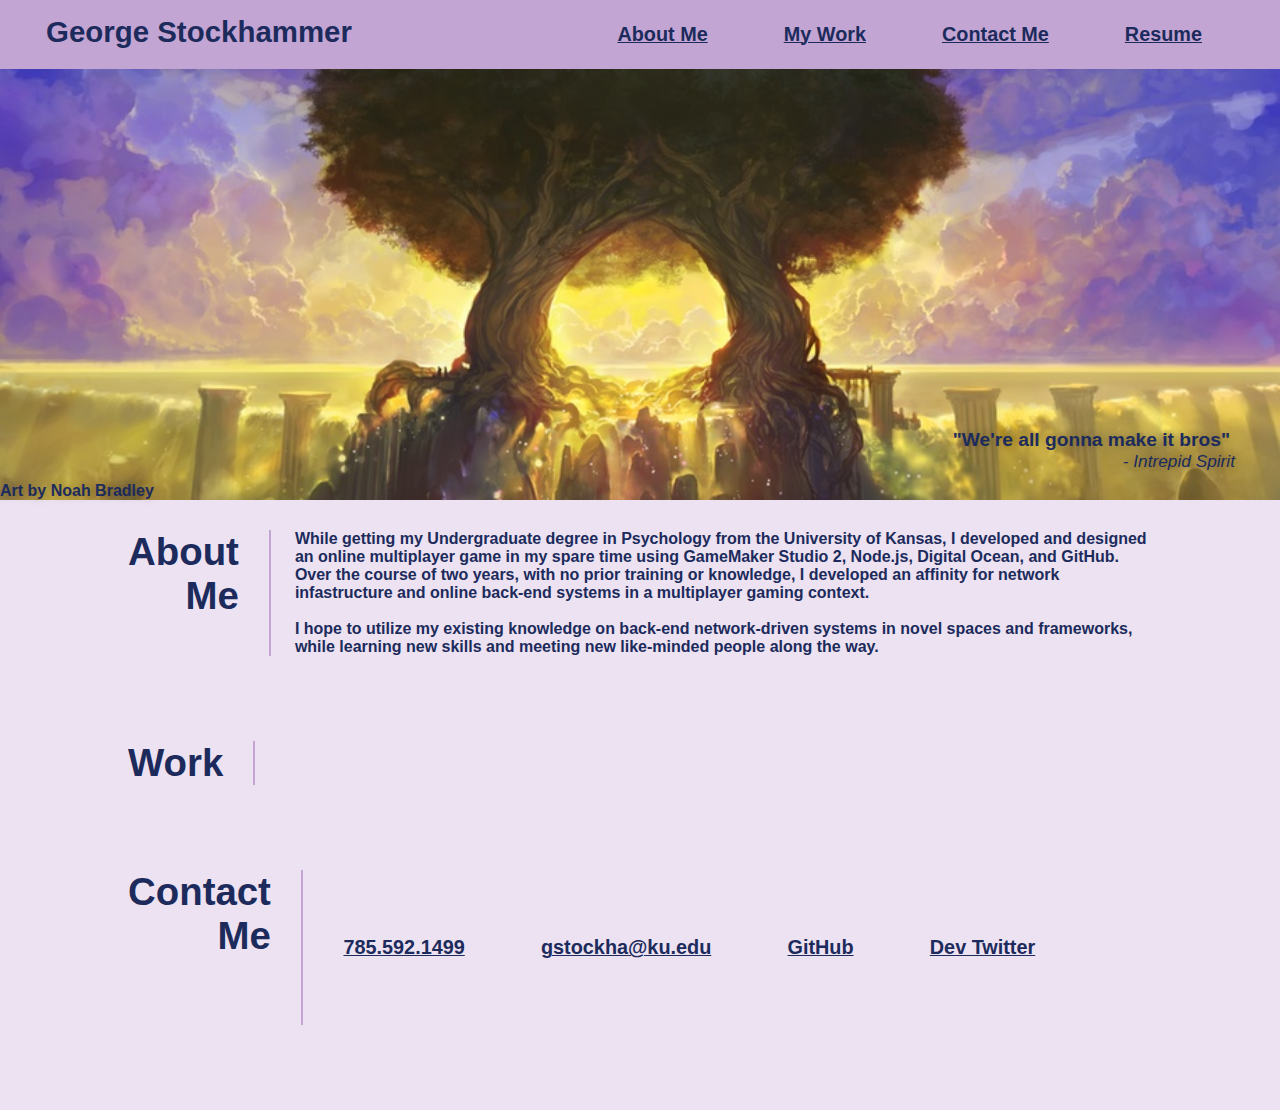
==== index.html @ 0f2625ea "keep on workin on it" ====
<!DOCTYPE html>
<html lang="en">
    <head>
        <meta charset="UTF-8" />
        <link rel="stylesheet" href="./style.css">
        <meta name="viewport" content="width=device-width, initial-scale=1.0" />
        <title>George Stockhammer</title>
    </head>
    <body>
        <!--navigation-->
        <header>
            <h1><a href="/">George Stockhammer</a></h1> <!--header title-->
            <nav>
                <ul>
                    <li><a href="#about-me">About Me</a></li>
                    <li><a href="#my-work">My Work</a></li>
                    <li><a href="#contact-me">Contact Me</a></li>
                    <li><a href="#resume">Resume</a></li>
                </ul>
            </nav>
        </header>
        <!--hero-->
        <section class="hero">
            <h3>"We're all gonna make it bros"</h3>
            <p>- Intrepid Spirit</p>
            <span>Art by Noah Bradley</span>
        </section>
        <!--about me-->
        <section id="about-me" class="info-section">
            <h2 class="vertline">About Me</h2>
            <p>
                While getting my Undergraduate degree in Psychology from the University of Kansas, I developed and designed an online multiplayer game in my spare time
                using GameMaker Studio 2, Node.js, Digital Ocean, and GitHub. Over the course of two years, with no prior training or knowledge, I developed an affinity for network
                infastructure and online back-end systems in a multiplayer gaming context.
                <br>
                <br>
                I hope to utilize my existing knowledge on back-end network-driven systems in novel spaces and frameworks, while learning new skills and meeting
                new like-minded people along the way.
            </p>
        </section>
        <!--work-->
        <section id="my-work" class="info-section">
            <h2 class="vertline">Work</h2>
            <div class="click-boxes">

            </div>
        </section>
        <!--contact info-->
        <footer id="contact-me" class="info-section">
            <h2 class="vertline">Contact Me</h2>
            <nav>
                <ul>
                    <li><a>785.592.1499</a></li>
                    <li><a>gstockha@ku.edu</a></li>
                    <li><a href="https://github.com/gstockha">GitHub</a></li>
                    <li><a href="https://twitter.com/gotad_io/">Dev Twitter</li>
                </ul>
            </nav>
        </footer>
    </body>

</html>
---- style.css ----
:root{
    --purplehead: rgb(194, 165, 211);
    --purplebg: rgb(236, 226, 241);
    --gold: #faeb20;
    --blue: #8ddee6;
    --bluetext: #1c2b5c;
    --section-fsize: 3vw;
    --section-flex: 0 10%;
}
* {
    box-sizing: border-box;
    margin: 0;
    padding: 0;
    font-weight: bold;
}
body{
    color: var(--bluetext);
    font-family:'Trebuchet MS', 'Lucida Sans Unicode', 'Lucida Grande', 'Lucida Sans', Arial, sans-serif
}
/*header*/
    header {
        padding: 15px 30px;
        background-color: var(--purplehead);
        display: flex;
        justify-content: space-between;
        flex-wrap: wrap;
        position: -webkit-sticky;
        position: sticky;
        z-index: 9999;
    }
    header h1 {
        margin: 0 16px;
        font-size: 2.3vw;
    }
    header a{
        text-decoration: none;
        color: var(--bluetext)
    }
    header nav {
        margin: 8px 10px;
        text-decoration: underline 8%;
    }
    header nav ul{
        display: flex;
        flex-wrap: wrap;
        justify-content: space-between;
        align-items: center;
        list-style: none;
    }
    header nav ul li a {
        padding: 0 38px;
        font-size: 1.55vw;
    }
/*hero*/
    .hero{
        background-image: url('./assets/templeofmystery.jpg');
        background-size: cover;
        background-position: center;
        flex-wrap: wrap;
        text-shadow: 0 0 10px rgba(0, 0, 0, 0.25);
    }
    .hero h3{
        font-size: 1.5vw;
        padding: 360px 50px 0 0;
        text-align: right;
    }
    .hero p{
        font-size: 1.35vw;
        padding: 0 45px 10px 0;
        font-style: italic;
        font-weight: lighter;
        text-align: right;
    }
/*body proper*/
    body{
        background-color: var(--purplebg);
    }
    .vertline{ /*for sections*/
        padding-right: 30px;
        border-right: 2px solid var(--purplehead);  
    }
    .info-section{
        margin: 30px auto;
        width: 80%;
        display: flex;
        flex-wrap: wrap;
        justify-content: space-between;
        padding-bottom: 55px;
    }
    .info-section h2{
        font-size: var(--section-fsize);
        flex: var(--section-flex);
        text-align: right;
        justify-content: space-between;
    }
/*about me*/
    #about-me p{
        align-items: center;
        flex: 10;
        font-size: 1.25vw;
        padding-left: 24px;
    }
/*my work*/
    footer{
        background-color: var(--purplebg);
        display: flex;
        justify-content: space-between;
        flex-wrap: wrap;
        width: 50%;
    }
    footer a{
        text-decoration: none;
        color: var(--bluetext);
    }
    footer nav {
        margin: 66px auto;
        width: 75%;
        text-decoration: underline 8%;
    }
    footer nav ul{
        display: flex;
        flex-wrap: wrap;
        justify-content: space-between;
        align-items: center;
        list-style: none;
    }
    footer nav ul li a {
        font-size: 1.55vw;
    }
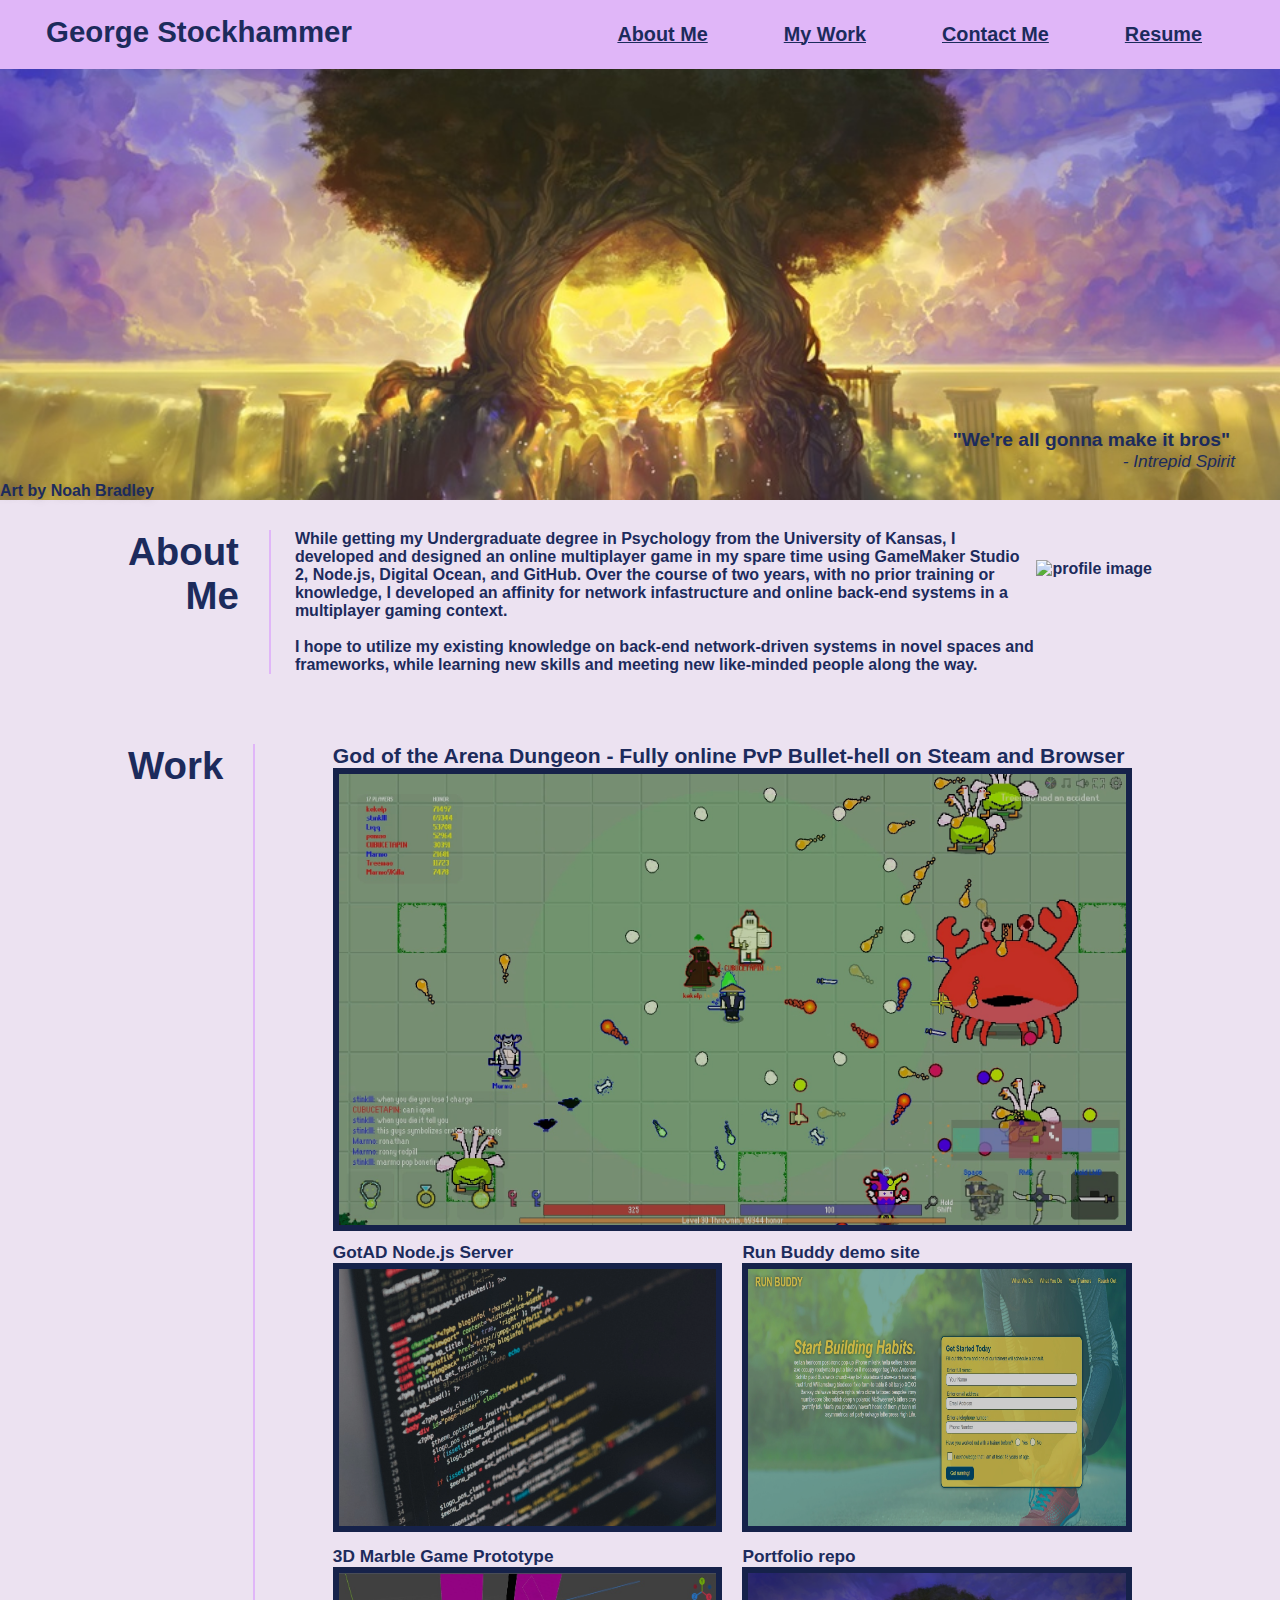
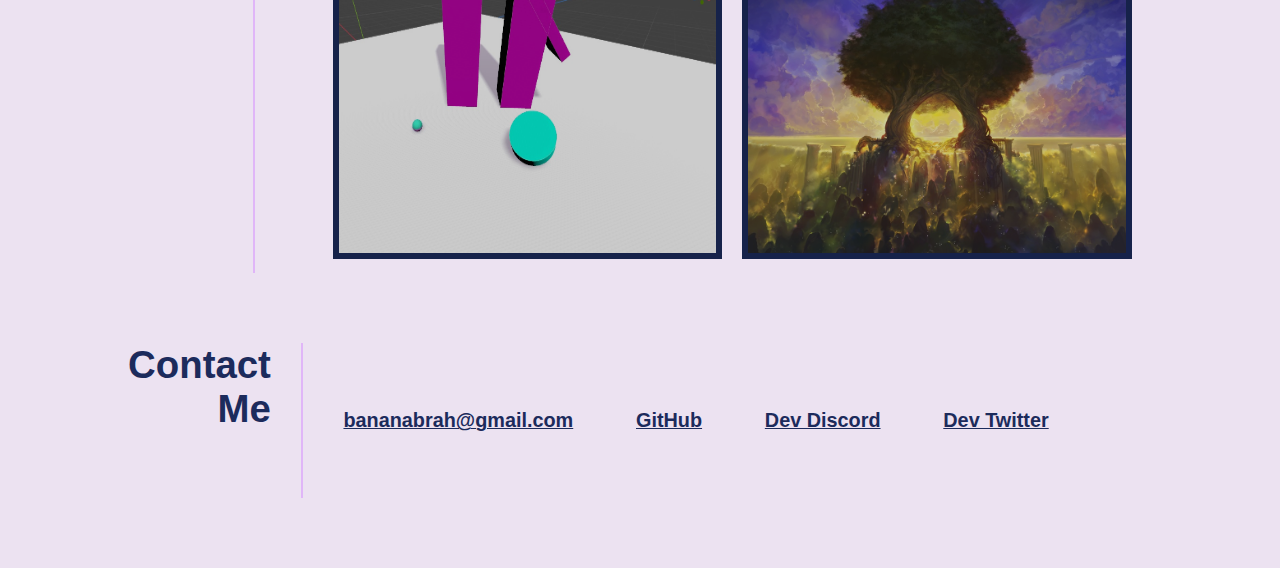
==== commit a3575c91: "added mo mo shit" ====
--- a/index.html
+++ b/index.html
@@ -37,23 +37,43 @@
                 I hope to utilize my existing knowledge on back-end network-driven systems in novel spaces and frameworks, while learning new skills and meeting
                 new like-minded people along the way.
             </p>
+            <img src="./assets/hedgehig.png" alt="profile image"/>
         </section>
         <!--work-->
         <section id="my-work" class="info-section">
             <h2 class="vertline">Work</h2>
-            <div class="click-boxes">
-
-            </div>
+            <ul class="made-list">
+                <li id="workgotad">
+                    <h3>God of the Arena Dungeon - Fully online PvP Bullet-hell on Steam and Browser</h3>
+                    <a href="http://gotad.io/" target="_blank"><img src="./assets/gotad.jpg" alt="gotad image"/></a>
+                </li>
+                <li id="workserver">
+                    <h4>GotAD Node.js Server</h4>
+                    <a href="https://github.com/gstockha/gotadnode.js" target="_blank"><img src="./assets/programming.jpg" alt="gotad server"/></a>
+                </li>
+                <li id="workrunbuddy">
+                    <h4>Run Buddy demo site</h4>
+                    <a href="https://gotad.io/run-buddy/" target="_blank"><img src="./assets/runbuddy.jpg" alt="runbuddy"/></a>
+                </li>
+                <li id="workmarble">
+                    <h4>3D Marble Game Prototype</h4>
+                    <a href="https://spoon-raccon.itch.io/marble-bounce-game-prototype" target="_blank"><img src="./assets/marble.jpg" alt="marble prototype"/></a>
+                </li>
+                <li id="workportfolio">
+                    <h4>Portfolio repo</h4>
+                    <a href="https://github.com/gstockha/portfolio-website" target="_blank"><img src="./assets/templeofmystery.jpg" alt="portfolio"/></a>
+                </li>
+            </ul>
         </section>
         <!--contact info-->
         <footer id="contact-me" class="info-section">
             <h2 class="vertline">Contact Me</h2>
             <nav>
                 <ul>
-                    <li><a>785.592.1499</a></li>
-                    <li><a>gstockha@ku.edu</a></li>
-                    <li><a href="https://github.com/gstockha">GitHub</a></li>
-                    <li><a href="https://twitter.com/gotad_io/">Dev Twitter</li>
+                    <li><a>bananabrah@gmail.com</a></li>
+                    <li><a href="https://github.com/gstockha" target="_blank">GitHub</a></li>
+                    <li><a href="https://discord.gg/dsNAkTx" target="_blank">Dev Discord</a></li>
+                    <li><a href="https://twitter.com/gotad_io/" target="_blank">Dev Twitter</li>
                 </ul>
             </nav>
         </footer>
--- a/style.css
+++ b/style.css
@@ -1,5 +1,5 @@
 :root{
-    --purplehead: rgb(194, 165, 211);
+    --purplehead: rgb(224, 182, 248);
     --purplebg: rgb(236, 226, 241);
     --gold: #faeb20;
     --blue: #8ddee6;
@@ -85,7 +85,7 @@
         display: flex;
         flex-wrap: wrap;
         justify-content: space-between;
-        padding-bottom: 55px;
+        padding-bottom: 40px;
     }
     .info-section h2{
         font-size: var(--section-fsize);
@@ -100,7 +100,42 @@
         font-size: 1.25vw;
         padding-left: 24px;
     }
+    #about-me img{
+        margin: 30px auto;
+    }
 /*my work*/
+    .made-list{
+        width: 80%;
+        display: flex;
+        flex-wrap: wrap;
+        justify-content: center;
+    }
+    #my-work li{
+        width: 50%;
+        list-style: none;
+        padding-bottom: 1.2vw;
+    }
+    #my-work img {
+        height: calc(100% - (10px * 2)); /*googled this one*/
+        width: calc(100% - (10px * 2)); /*googled this one*/
+        border: .5vw solid var(--bluetext);
+        filter: hue-rotate(0deg) brightness(80%) grayscale(0%);
+    }
+    .info-section h4{
+        font-size: 1.35vw;
+    }
+    #workgotad{
+        flex: 1 60%;
+    }
+    #workgotad h3{
+        font-size: 1.65vw;
+    }
+    #my-work img:hover{
+        border: .6vw solid var(--blue);
+        filter: none;
+    }
+
+/*contact me*/
     footer{
         background-color: var(--purplebg);
         display: flex;
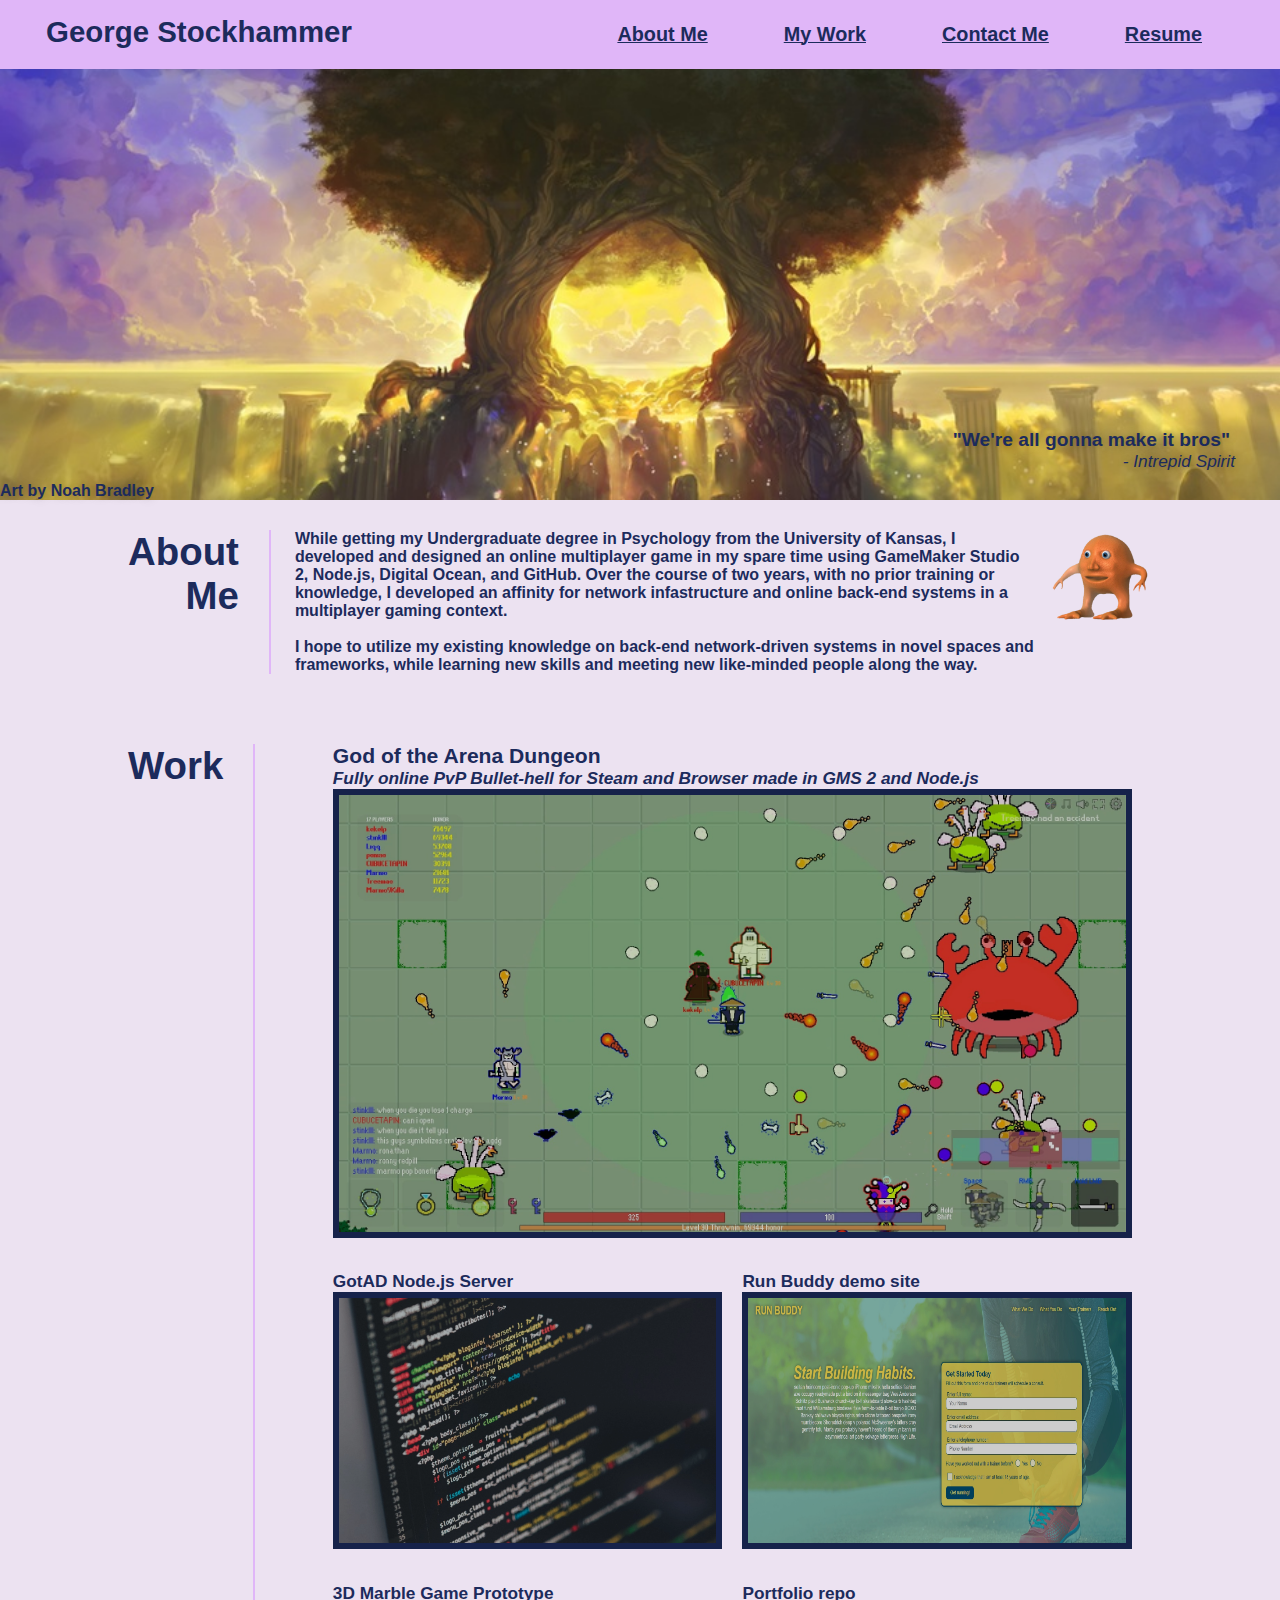
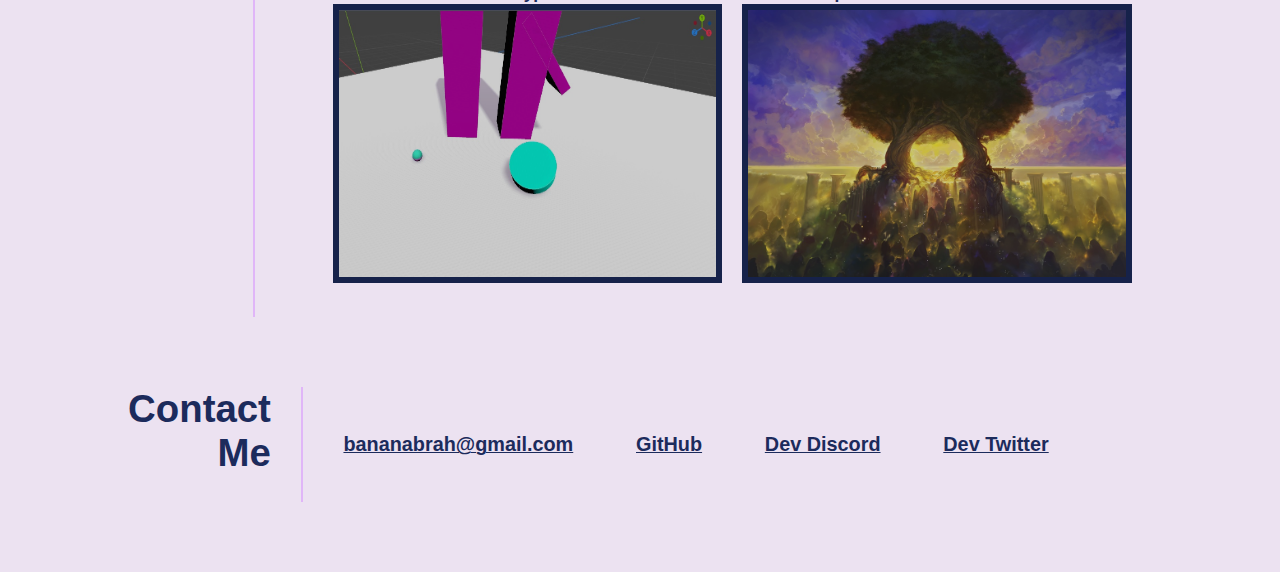
==== commit 029afd30: "finally" ====
--- a/index.html
+++ b/index.html
@@ -9,13 +9,13 @@
     <body>
         <!--navigation-->
         <header>
-            <h1><a href="/">George Stockhammer</a></h1> <!--header title-->
+            <h1><a href="https://gotad.io/portfolio-website/">George Stockhammer</a></h1> <!--header title-->
             <nav>
                 <ul>
                     <li><a href="#about-me">About Me</a></li>
                     <li><a href="#my-work">My Work</a></li>
                     <li><a href="#contact-me">Contact Me</a></li>
-                    <li><a href="#resume">Resume</a></li>
+                    <li><a href="./assets/2021ProgrammingRes.pdf" target="_blank">Resume</a></li>
                 </ul>
             </nav>
         </header>
@@ -37,29 +37,30 @@
                 I hope to utilize my existing knowledge on back-end network-driven systems in novel spaces and frameworks, while learning new skills and meeting
                 new like-minded people along the way.
             </p>
-            <img src="./assets/hedgehig.png" alt="profile image"/>
+            <img src="./assets/Orang_The_Orange_Man.png" alt="profile image"/>
         </section>
         <!--work-->
         <section id="my-work" class="info-section">
             <h2 class="vertline">Work</h2>
             <ul class="made-list">
                 <li id="workgotad">
-                    <h3>God of the Arena Dungeon - Fully online PvP Bullet-hell on Steam and Browser</h3>
+                    <h3>God of the Arena Dungeon</h3>
+                    <h4><i>Fully online PvP Bullet-hell for Steam and Browser made in GMS 2 and Node.js</i></h4>
                     <a href="http://gotad.io/" target="_blank"><img src="./assets/gotad.jpg" alt="gotad image"/></a>
                 </li>
-                <li id="workserver">
+                <li>
                     <h4>GotAD Node.js Server</h4>
                     <a href="https://github.com/gstockha/gotadnode.js" target="_blank"><img src="./assets/programming.jpg" alt="gotad server"/></a>
                 </li>
-                <li id="workrunbuddy">
+                <li>
                     <h4>Run Buddy demo site</h4>
                     <a href="https://gotad.io/run-buddy/" target="_blank"><img src="./assets/runbuddy.jpg" alt="runbuddy"/></a>
                 </li>
-                <li id="workmarble">
+                <li>
                     <h4>3D Marble Game Prototype</h4>
                     <a href="https://spoon-raccon.itch.io/marble-bounce-game-prototype" target="_blank"><img src="./assets/marble.jpg" alt="marble prototype"/></a>
                 </li>
-                <li id="workportfolio">
+                <li>
                     <h4>Portfolio repo</h4>
                     <a href="https://github.com/gstockha/portfolio-website" target="_blank"><img src="./assets/templeofmystery.jpg" alt="portfolio"/></a>
                 </li>
--- a/style.css
+++ b/style.css
@@ -1,11 +1,9 @@
 :root{
     --purplehead: rgb(224, 182, 248);
     --purplebg: rgb(236, 226, 241);
-    --gold: #faeb20;
     --blue: #8ddee6;
     --bluetext: #1c2b5c;
-    --section-fsize: 3vw;
-    --section-flex: 0 10%;
+    --heightmult: (10px * 2);
 }
 * {
     box-sizing: border-box;
@@ -88,8 +86,8 @@
         padding-bottom: 40px;
     }
     .info-section h2{
-        font-size: var(--section-fsize);
-        flex: var(--section-flex);
+        font-size: 3vw;
+        flex: 0 10%;
         text-align: right;
         justify-content: space-between;
     }
@@ -101,7 +99,9 @@
         padding-left: 24px;
     }
     #about-me img{
-        margin: 30px auto;
+        margin: 0 0 0 1vw;
+        width: 10%;
+        height: 10%;
     }
 /*my work*/
     .made-list{
@@ -113,11 +113,11 @@
     #my-work li{
         width: 50%;
         list-style: none;
-        padding-bottom: 1.2vw;
+        padding-bottom: 1.8vw;
     }
     #my-work img {
-        height: calc(100% - (10px * 2)); /*googled this one*/
-        width: calc(100% - (10px * 2)); /*googled this one*/
+        height: calc(96% - var(--heightmult)); /*googled this one*/
+        width: calc(100% - var(--heightmult)); /*googled this one*/
         border: .5vw solid var(--bluetext);
         filter: hue-rotate(0deg) brightness(80%) grayscale(0%);
     }
@@ -129,6 +129,9 @@
     }
     #workgotad h3{
         font-size: 1.65vw;
+    }
+    #workgotad img{
+        height: calc(93% - var(--heightmult)); /*googled this one*/
     }
     #my-work img:hover{
         border: .6vw solid var(--blue);
@@ -148,7 +151,7 @@
         color: var(--bluetext);
     }
     footer nav {
-        margin: 66px auto;
+        margin: 46px auto;
         width: 75%;
         text-decoration: underline 8%;
     }
@@ -161,4 +164,125 @@
     }
     footer nav ul li a {
         font-size: 1.55vw;
+    }
+    /* MEDIA QUERY FOR SMALLER DESKTOP SCREENS AND SMALLER */
+    @media screen and (max-width: 980px) {
+        footer nav {
+            margin: 20px auto;
+        }
+        footer nav ul li a {
+            font-size: 2vw;
+        }
+        .info-section h4{
+            font-size: 2vw;
+        }
+        #workgotad h3{
+            font-size: 3vw;
+        }
+        #workgotad img{
+            height: calc(85% - var(--heightmult)); /*googled this one*/
+        }
+        #about-me p{
+            font-size: 1.9vw;
+        }
+        #about-me img{
+            width: 15%;
+            height: 15%;
+        }
+        header h1 {
+            font-size: 3vw;
+        }
+        header nav ul li a {
+            padding: 0 20px;
+            font-size: 2vw;
+        }
+        .hero h3{
+            font-size: 2.2vw;
+            padding: 330px 18px 0 0;
+            text-align: right;
+        }
+        .hero p{
+            font-size: 2vw;
+            padding: 0 45px 10px 0;
+        }
+    }
+    @media screen and (max-width: 768px) {
+        footer nav {
+            margin: 12px auto;
+        }
+        footer nav ul li a {
+            font-size: 2.2vw;
+        }
+        .info-section h4{
+            font-size: 2.3vw;
+        }
+        #workgotad h3{
+            font-size: 3vw;
+        }
+        #about-me p{
+            font-size: 2.3vw;
+        }
+        #about-me img{
+            width: 18%;
+            height: 18%;
+        }
+        header h1 {
+            font-size: 4vw;
+        }
+        header nav ul li a {
+            padding: 0 10px;
+            font-size: 2.85vw;
+        }
+        .hero h3{
+            font-size: 2.5vw;
+            padding: 160px 7px 0 0;
+            text-align: right;
+        }
+        .hero p{
+            font-size: 2.2vw;
+            padding: 0 45px 50px 0;
+        }
+        .info-section h2{
+            font-size: 4vw;
+        }
+    }
+    @media screen and (max-width: 575px) {
+        footer nav {
+            margin: 12px auto;
+        }
+        footer nav ul li a {
+            font-size: 4vw;
+        }
+        .info-section h4{
+            font-size: 2.5vw;
+        }
+        #workgotad h3{
+            font-size: 3.4vw;
+        }
+        #about-me p{
+            font-size: 2.7vw;
+        }
+        #about-me img{
+            width: 20%;
+            height: 20%;
+        }
+        header h1 {
+            font-size: 5vw;
+        }
+        header nav ul li a {
+            padding: 0 20px;
+            font-size: 3.35vw;
+        }
+        .hero h3{
+            font-size: 3vw;
+            padding: 100px 7px 0 0;
+            text-align: right;
+        }
+        .hero p{
+            font-size: 2.5vw;
+            padding: 0 45px 30px 0;
+        }
+        .info-section h2{
+            font-size: 4vw;
+        }
     }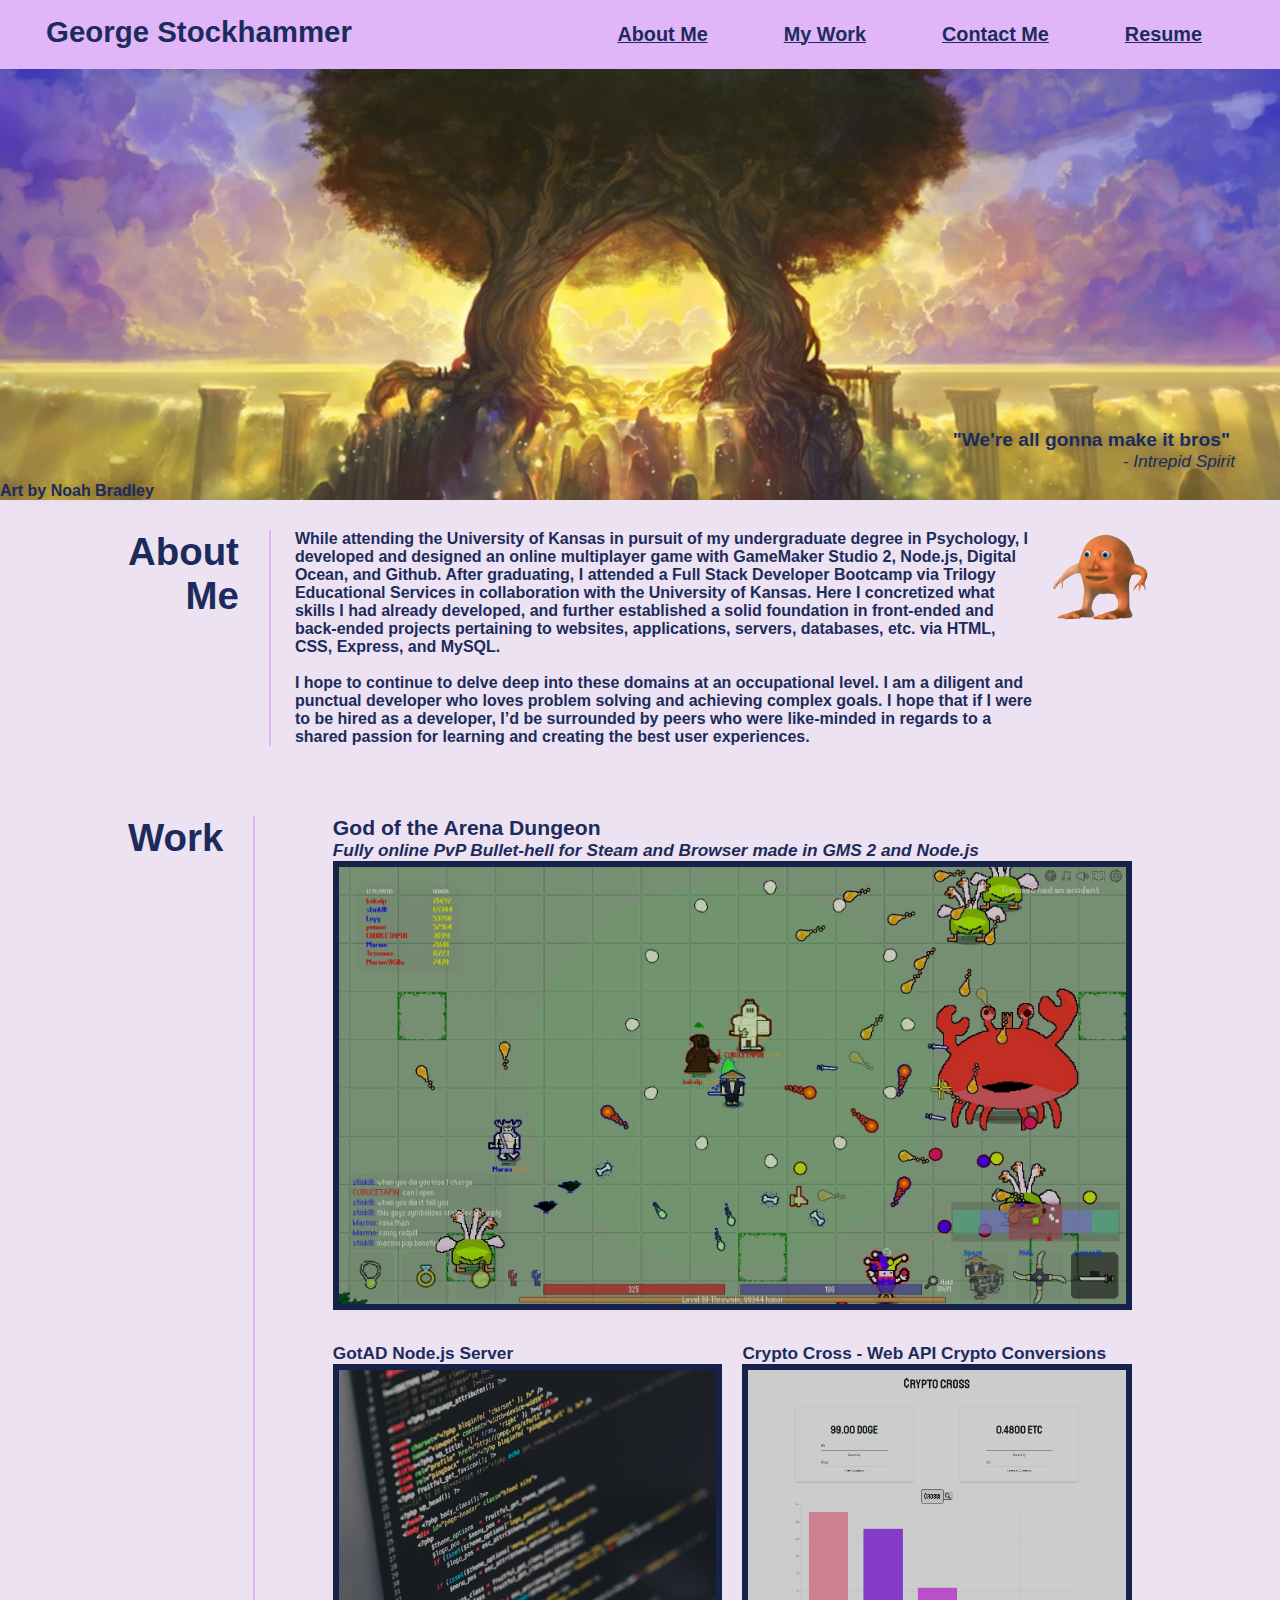
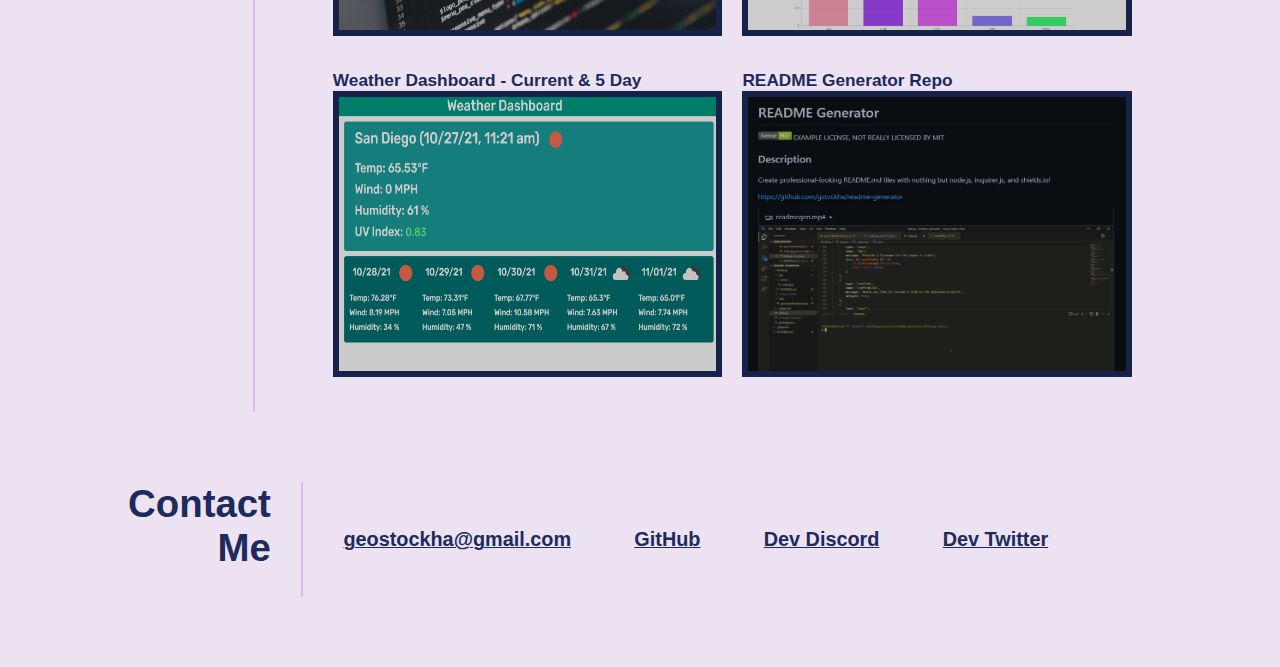
==== commit ad0b85f9: "update 12.1.21" ====
--- a/index.html
+++ b/index.html
@@ -29,13 +29,15 @@
         <section id="about-me" class="info-section">
             <h2 class="vertline">About Me</h2>
             <p>
-                While getting my Undergraduate degree in Psychology from the University of Kansas, I developed and designed an online multiplayer game in my spare time
-                using GameMaker Studio 2, Node.js, Digital Ocean, and GitHub. Over the course of two years, with no prior training or knowledge, I developed an affinity for network
-                infastructure and online back-end systems in a multiplayer gaming context.
+                While attending the University of Kansas in pursuit of my undergraduate degree in Psychology, I developed and designed an online multiplayer game
+                with GameMaker Studio 2, Node.js, Digital Ocean, and Github. After graduating, I attended a Full Stack Developer Bootcamp via Trilogy Educational
+                Services in collaboration with the University of Kansas. Here I concretized what skills I had already developed, and further established a solid
+                foundation in front-ended and back-ended projects pertaining to websites, applications, servers, databases, etc. via HTML, CSS, Express, and MySQL.
                 <br>
                 <br>
-                I hope to utilize my existing knowledge on back-end network-driven systems in novel spaces and frameworks, while learning new skills and meeting
-                new like-minded people along the way.
+                I hope to continue to delve deep into these domains at an occupational level. I am a diligent and punctual developer who loves problem solving
+                and achieving complex goals. I hope that if I were to be hired as a developer, I’d be surrounded by peers who were like-minded in regards to a
+                shared passion for learning and creating the best user experiences.
             </p>
             <img src="./assets/Orang_The_Orange_Man.png" alt="profile image"/>
         </section>
@@ -53,16 +55,16 @@
                     <a href="https://github.com/gstockha/gotadnode.js" target="_blank"><img src="./assets/programming.jpg" alt="gotad server"/></a>
                 </li>
                 <li>
-                    <h4>Run Buddy demo site</h4>
-                    <a href="https://gotad.io/run-buddy/" target="_blank"><img src="./assets/runbuddy.jpg" alt="runbuddy"/></a>
+                    <h4>Crypto Cross - Web API Crypto Conversions</h4>
+                    <a href="https://gotad.io/crypto-api/" target="_blank"><img src="./assets/cryptocross.png" alt="crypto cross"/></a>
                 </li>
                 <li>
-                    <h4>3D Marble Game Prototype</h4>
-                    <a href="https://spoon-raccon.itch.io/marble-bounce-game-prototype" target="_blank"><img src="./assets/marble.jpg" alt="marble prototype"/></a>
+                    <h4>Weather Dashboard - Current & 5 Day</h4>
+                    <a href="https://gotad.io/weather-dashboard/" target="_blank"><img src="./assets/weatherAPI.png" alt="weather dashboard"/></a>
                 </li>
                 <li>
-                    <h4>Portfolio repo</h4>
-                    <a href="https://github.com/gstockha/portfolio-website" target="_blank"><img src="./assets/templeofmystery.jpg" alt="portfolio"/></a>
+                    <h4>README Generator Repo</h4>
+                    <a href="https://github.com/gstockha/readme-generator" target="_blank"><img src="./assets/readme.jpg" alt="portfolio"/></a>
                 </li>
             </ul>
         </section>
@@ -71,7 +73,7 @@
             <h2 class="vertline">Contact Me</h2>
             <nav>
                 <ul>
-                    <li><a>bananabrah@gmail.com</a></li>
+                    <li><a>geostockha@gmail.com</a></li>
                     <li><a href="https://github.com/gstockha" target="_blank">GitHub</a></li>
                     <li><a href="https://discord.gg/dsNAkTx" target="_blank">Dev Discord</a></li>
                     <li><a href="https://twitter.com/gotad_io/" target="_blank">Dev Twitter</li>
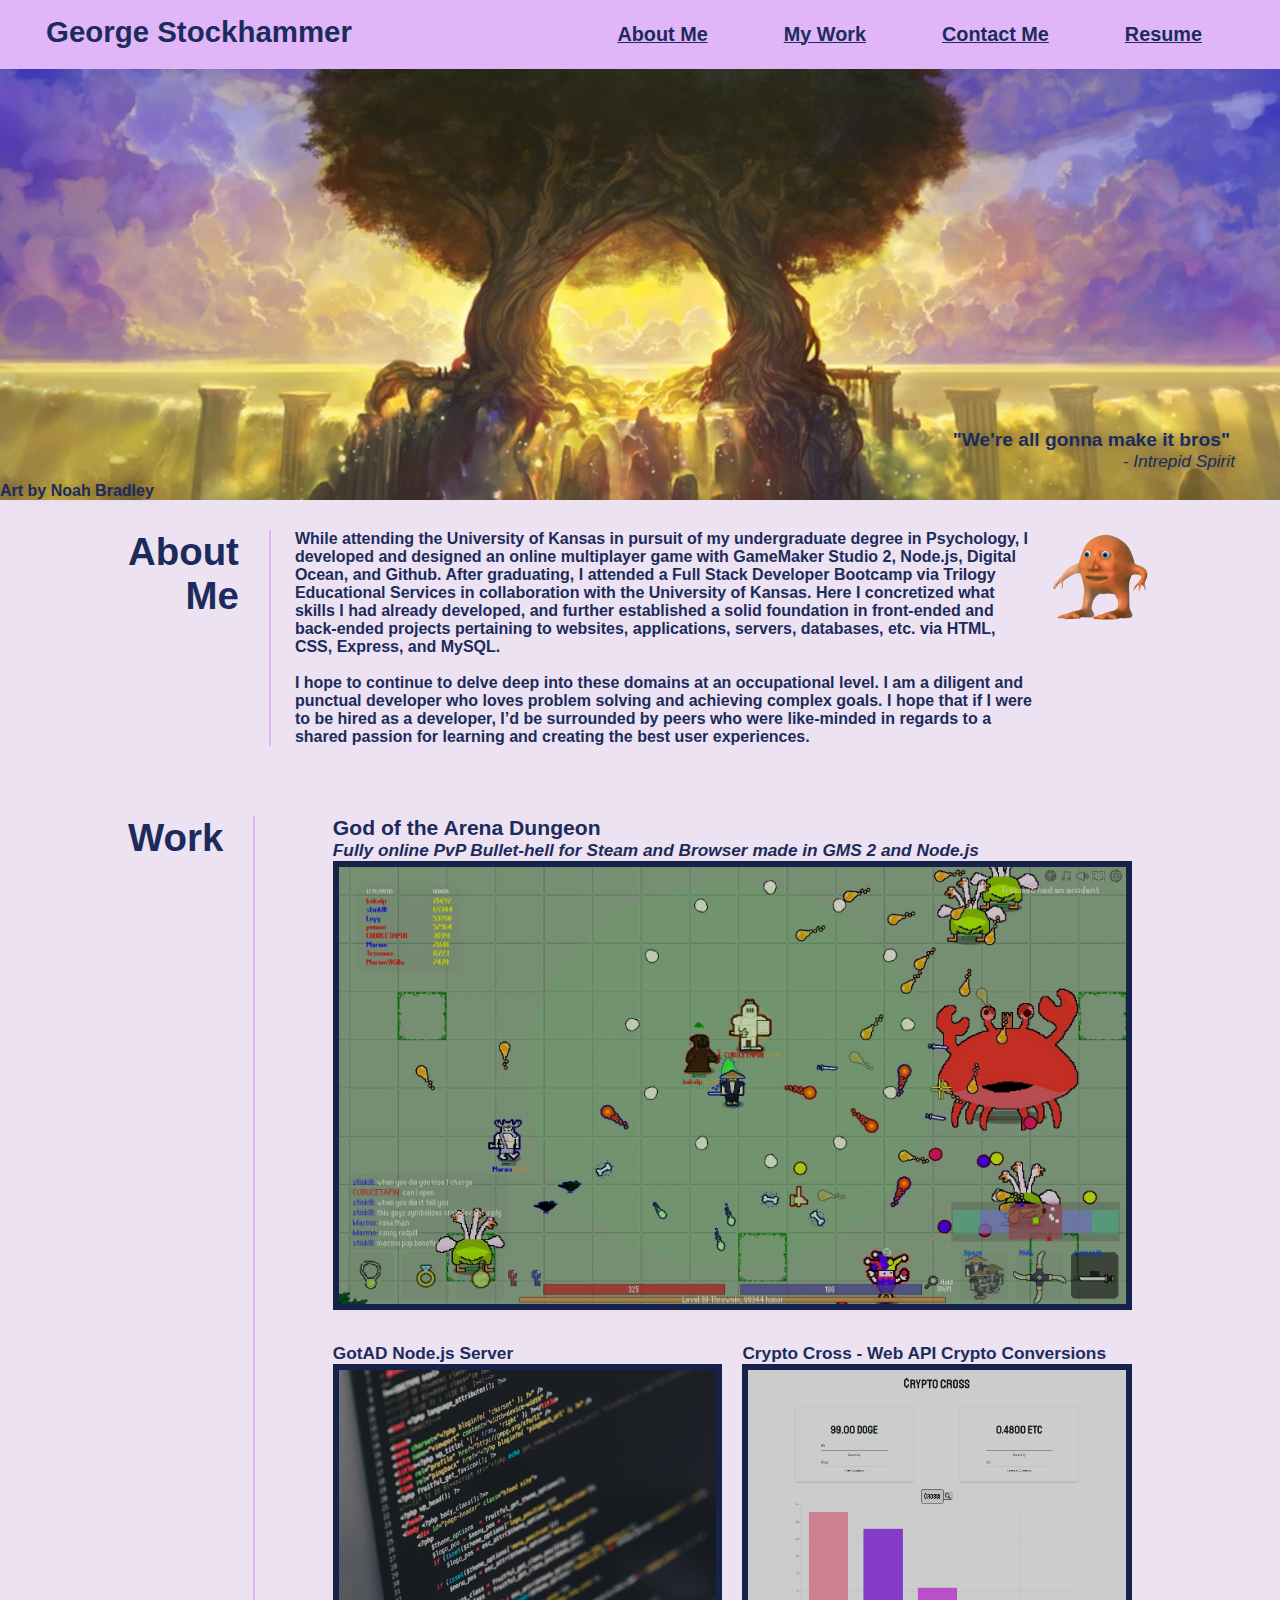
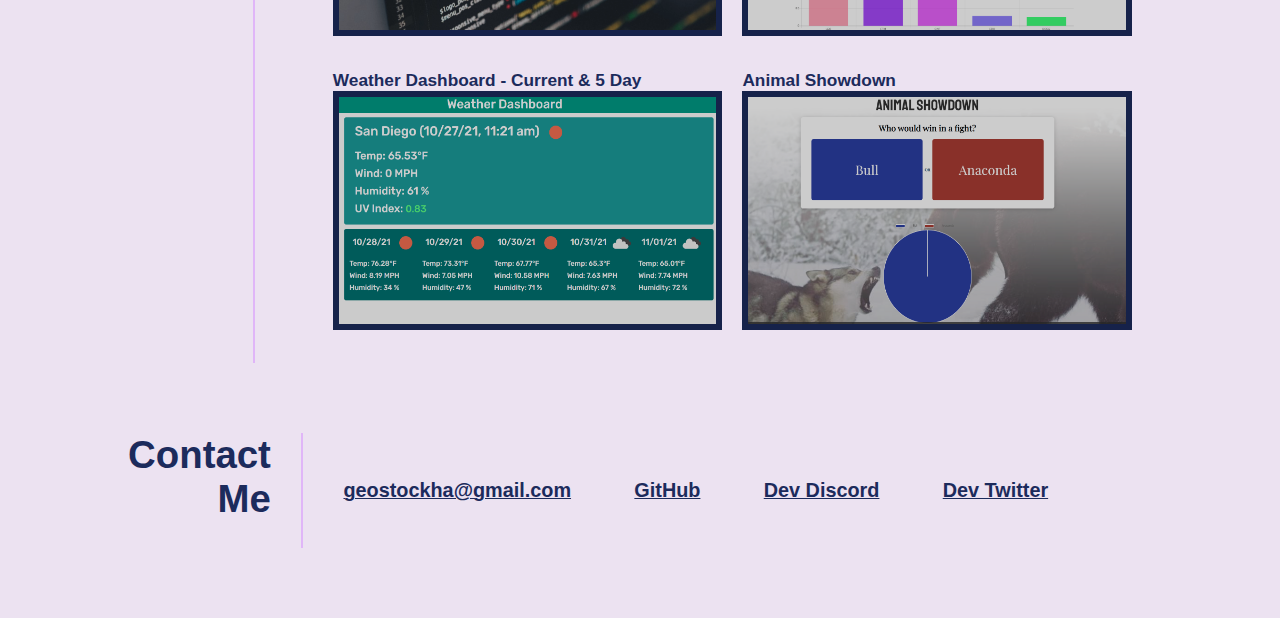
==== commit 27751068: "added animal showdown" ====
--- a/index.html
+++ b/index.html
@@ -63,8 +63,10 @@
                     <a href="https://gotad.io/weather-dashboard/" target="_blank"><img src="./assets/weatherAPI.png" alt="weather dashboard"/></a>
                 </li>
                 <li>
-                    <h4>README Generator Repo</h4>
-                    <a href="https://github.com/gstockha/readme-generator" target="_blank"><img src="./assets/readme.jpg" alt="portfolio"/></a>
+                    <!-- <h4>README Generator Repo</h4>
+                    <a href="https://github.com/gstockha/readme-generator" target="_blank"><img src="./assets/readme.jpg" alt="portfolio"/></a> -->
+                    <h4>Animal Showdown</h4>
+                    <a href="https://animalshowdown.herokuapp.com/" target="_blank"><img src="./assets/animalshowdownpic.png" alt="animal showdown"></a>
                 </li>
             </ul>
         </section>
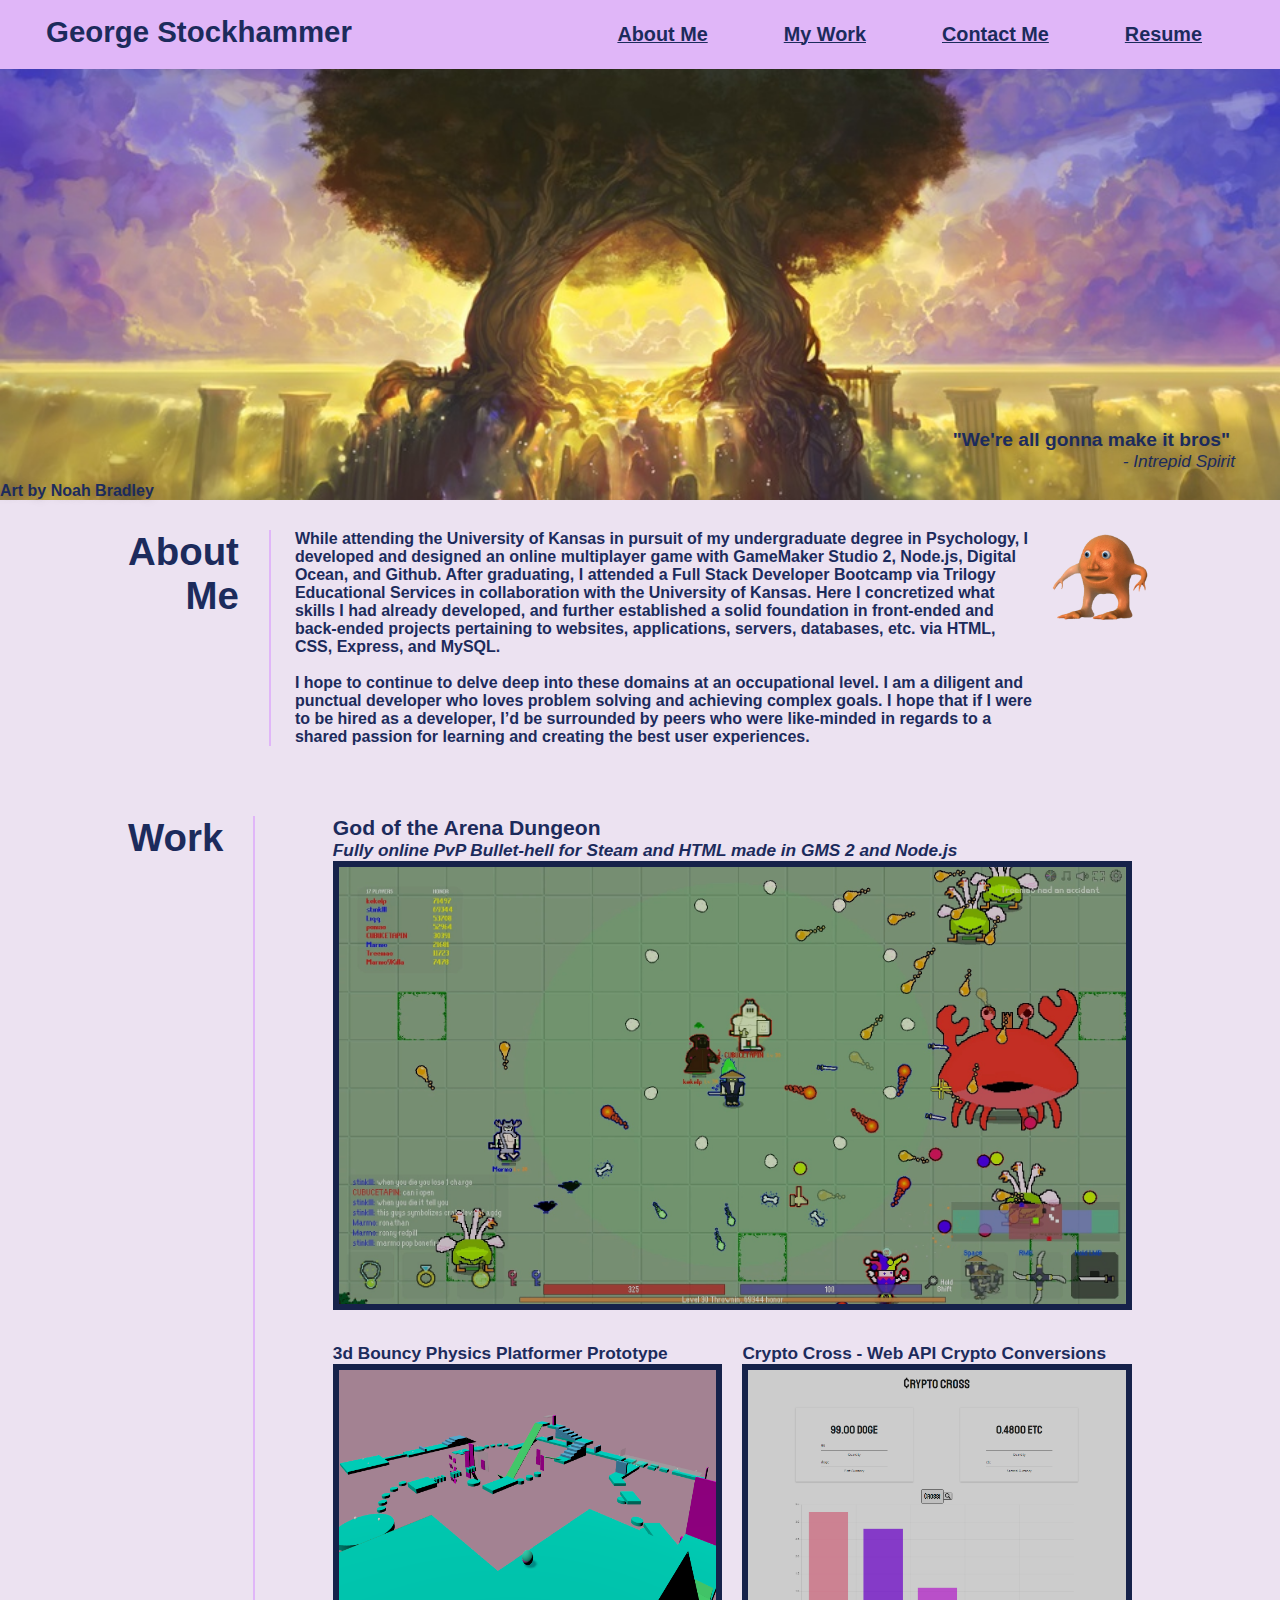
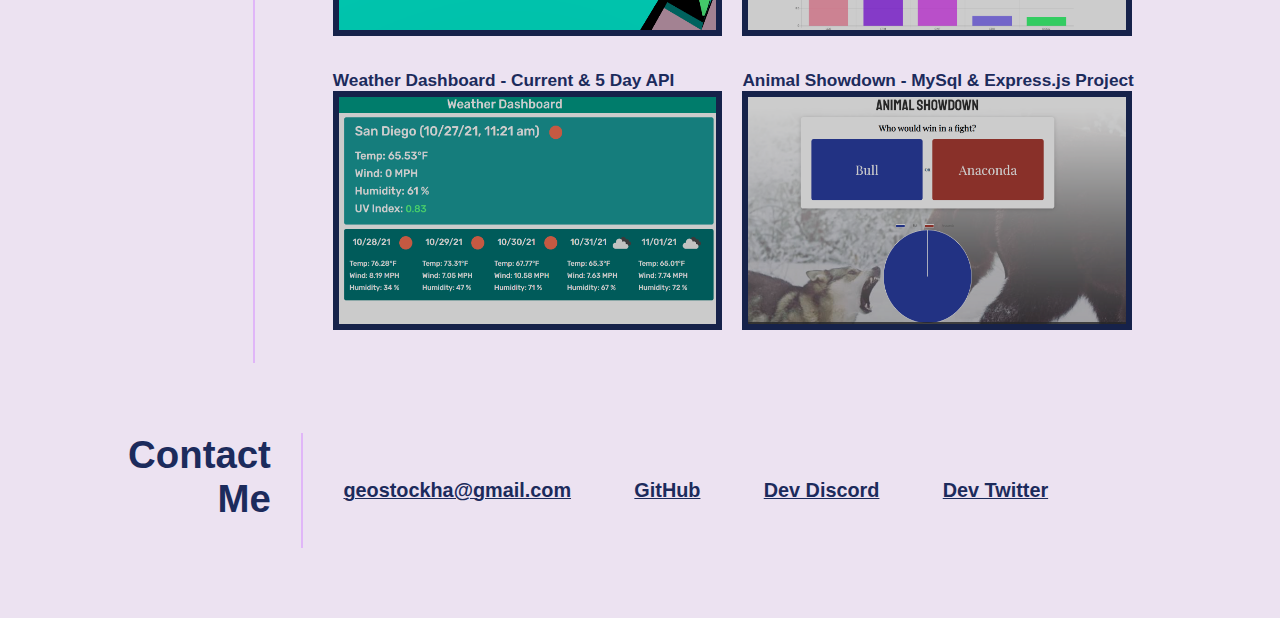
==== commit 1276ad68: "removed node link" ====
--- a/index.html
+++ b/index.html
@@ -47,25 +47,25 @@
             <ul class="made-list">
                 <li id="workgotad">
                     <h3>God of the Arena Dungeon</h3>
-                    <h4><i>Fully online PvP Bullet-hell for Steam and Browser made in GMS 2 and Node.js</i></h4>
+                    <h4><i>Fully online PvP Bullet-hell for Steam and HTML made in GMS 2 and Node.js</i></h4>
                     <a href="http://gotad.io/" target="_blank"><img src="./assets/gotad.jpg" alt="gotad image"/></a>
                 </li>
                 <li>
-                    <h4>GotAD Node.js Server</h4>
-                    <a href="https://github.com/gstockha/gotadnode.js" target="_blank"><img src="./assets/programming.jpg" alt="gotad server"/></a>
+                    <h4>3d Bouncy Physics Platformer Prototype</h4>
+                    <a href="https://spoon-raccon.itch.io/marble-bounce-game-prototype" target="_blank"><img src="./assets/kino1.22.22.png" alt="prototype"/></a>
                 </li>
                 <li>
                     <h4>Crypto Cross - Web API Crypto Conversions</h4>
                     <a href="https://gotad.io/crypto-api/" target="_blank"><img src="./assets/cryptocross.png" alt="crypto cross"/></a>
                 </li>
                 <li>
-                    <h4>Weather Dashboard - Current & 5 Day</h4>
+                    <h4>Weather Dashboard - Current & 5 Day API</h4>
                     <a href="https://gotad.io/weather-dashboard/" target="_blank"><img src="./assets/weatherAPI.png" alt="weather dashboard"/></a>
                 </li>
                 <li>
                     <!-- <h4>README Generator Repo</h4>
                     <a href="https://github.com/gstockha/readme-generator" target="_blank"><img src="./assets/readme.jpg" alt="portfolio"/></a> -->
-                    <h4>Animal Showdown</h4>
+                    <h4>Animal Showdown - MySql & Express.js Project</h4>
                     <a href="https://animalshowdown.herokuapp.com/" target="_blank"><img src="./assets/animalshowdownpic.png" alt="animal showdown"></a>
                 </li>
             </ul>
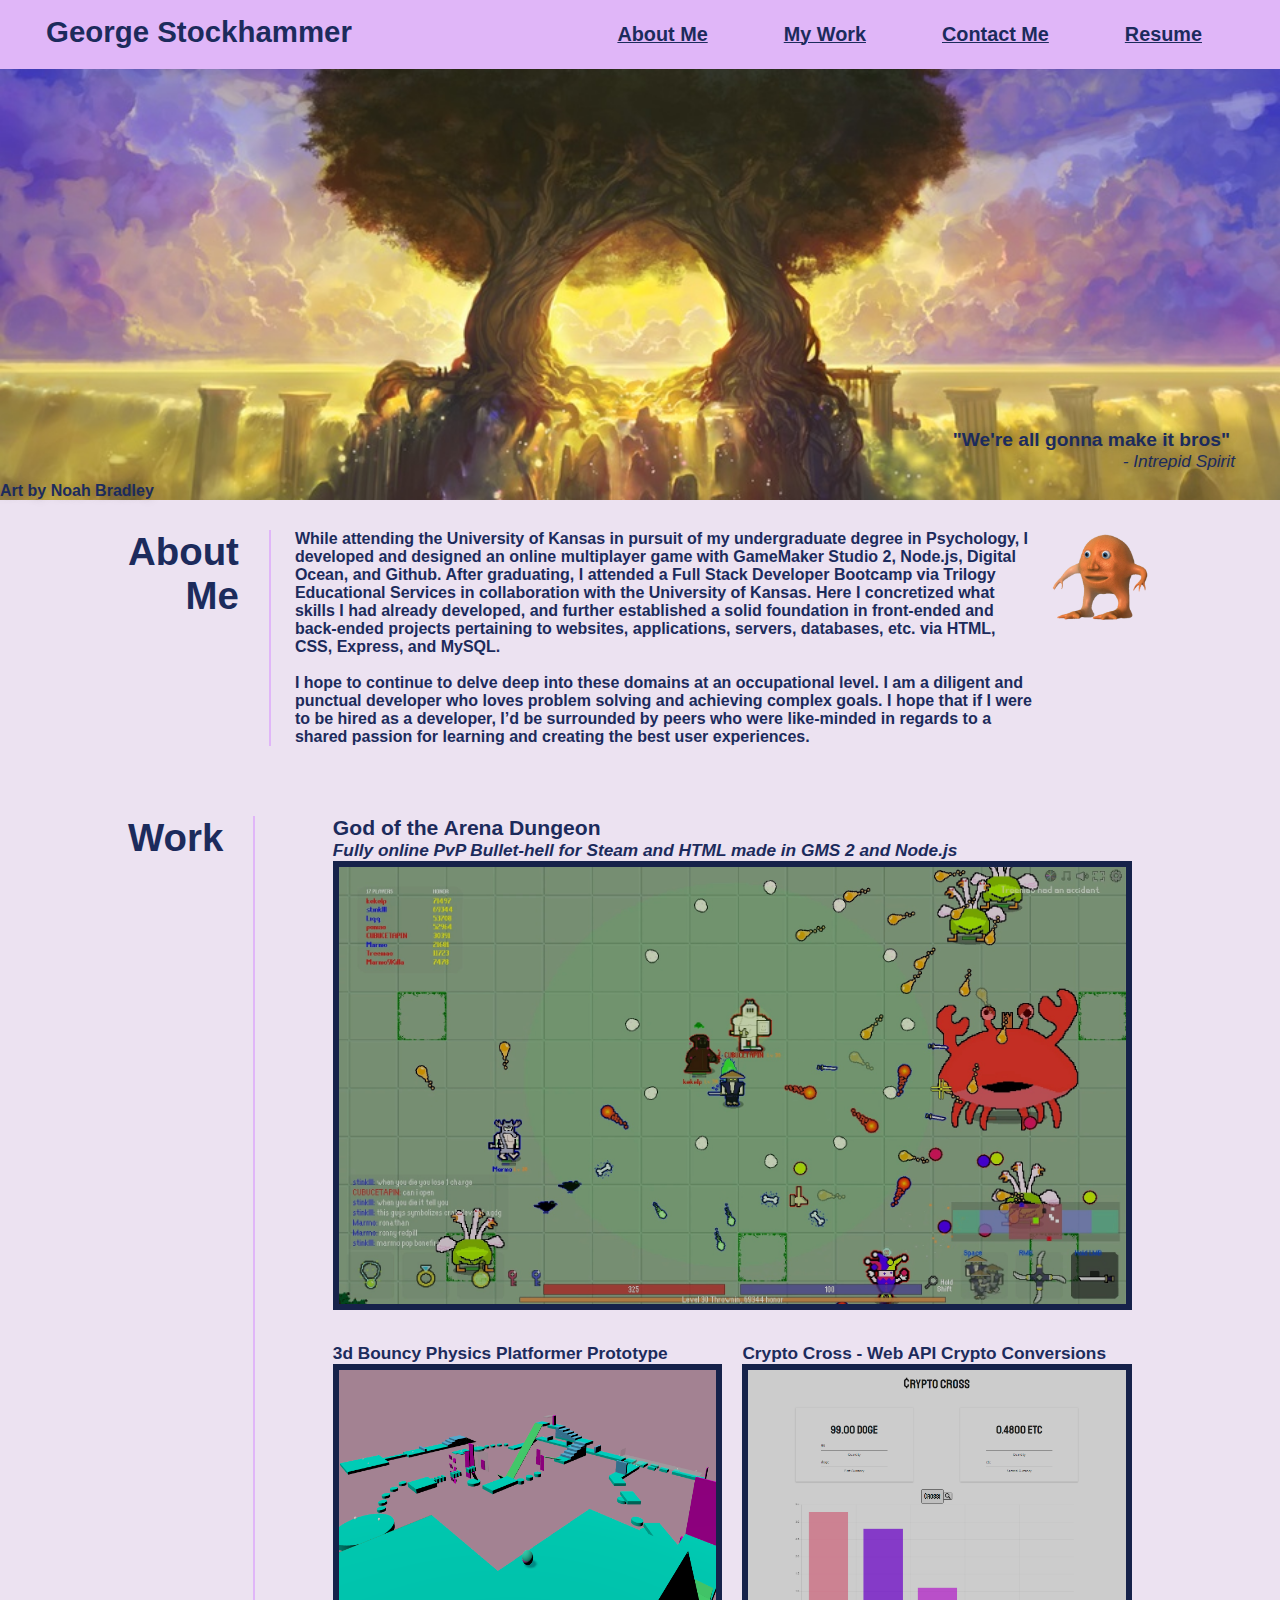
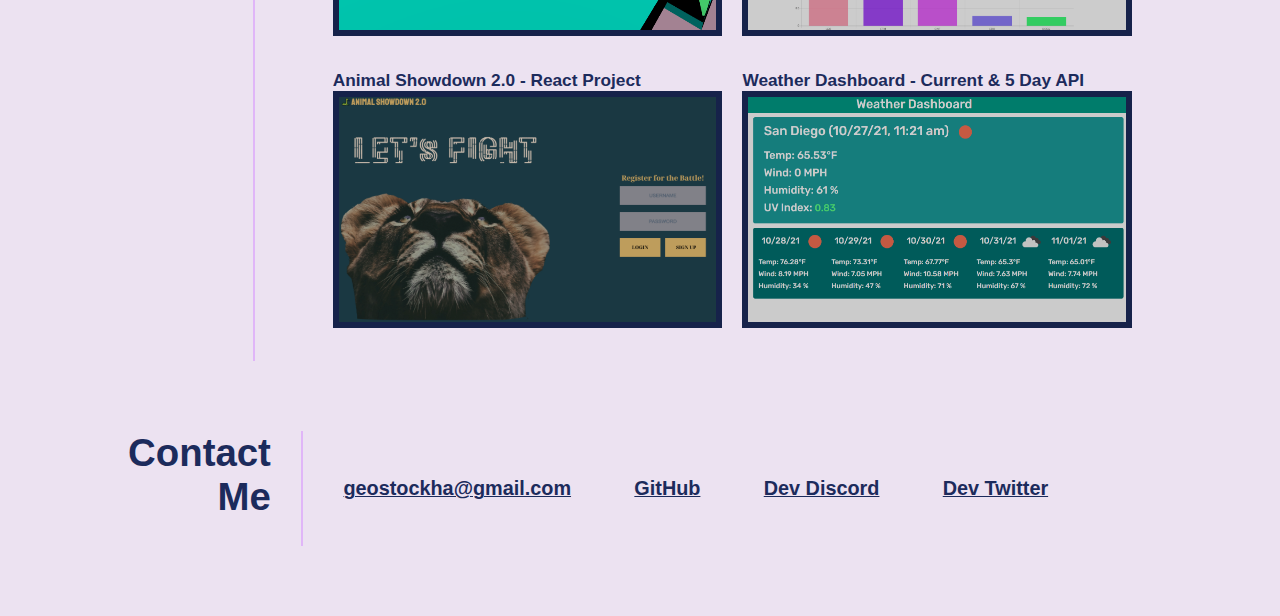
==== commit 8e4feff0: "animal showdown react edition" ====
--- a/index.html
+++ b/index.html
@@ -59,14 +59,14 @@
                     <a href="https://gotad.io/crypto-api/" target="_blank"><img src="./assets/cryptocross.png" alt="crypto cross"/></a>
                 </li>
                 <li>
+                    <!-- <h4>README Generator Repo</h4>
+                    <a href="https://github.com/gstockha/readme-generator" target="_blank"><img src="./assets/readme.jpg" alt="portfolio"/></a> -->
+                    <h4>Animal Showdown 2.0 - React Project</h4>
+                    <a href="https://reactshowdown.herokuapp.com/login" target="_blank"><img src="./assets/animalshowdown2.png" alt="animal showdown"></a>
+                </li>
+                <li>
                     <h4>Weather Dashboard - Current & 5 Day API</h4>
                     <a href="https://gotad.io/weather-dashboard/" target="_blank"><img src="./assets/weatherAPI.png" alt="weather dashboard"/></a>
-                </li>
-                <li>
-                    <!-- <h4>README Generator Repo</h4>
-                    <a href="https://github.com/gstockha/readme-generator" target="_blank"><img src="./assets/readme.jpg" alt="portfolio"/></a> -->
-                    <h4>Animal Showdown - MySql & Express.js Project</h4>
-                    <a href="https://animalshowdown.herokuapp.com/" target="_blank"><img src="./assets/animalshowdownpic.png" alt="animal showdown"></a>
                 </li>
             </ul>
         </section>
